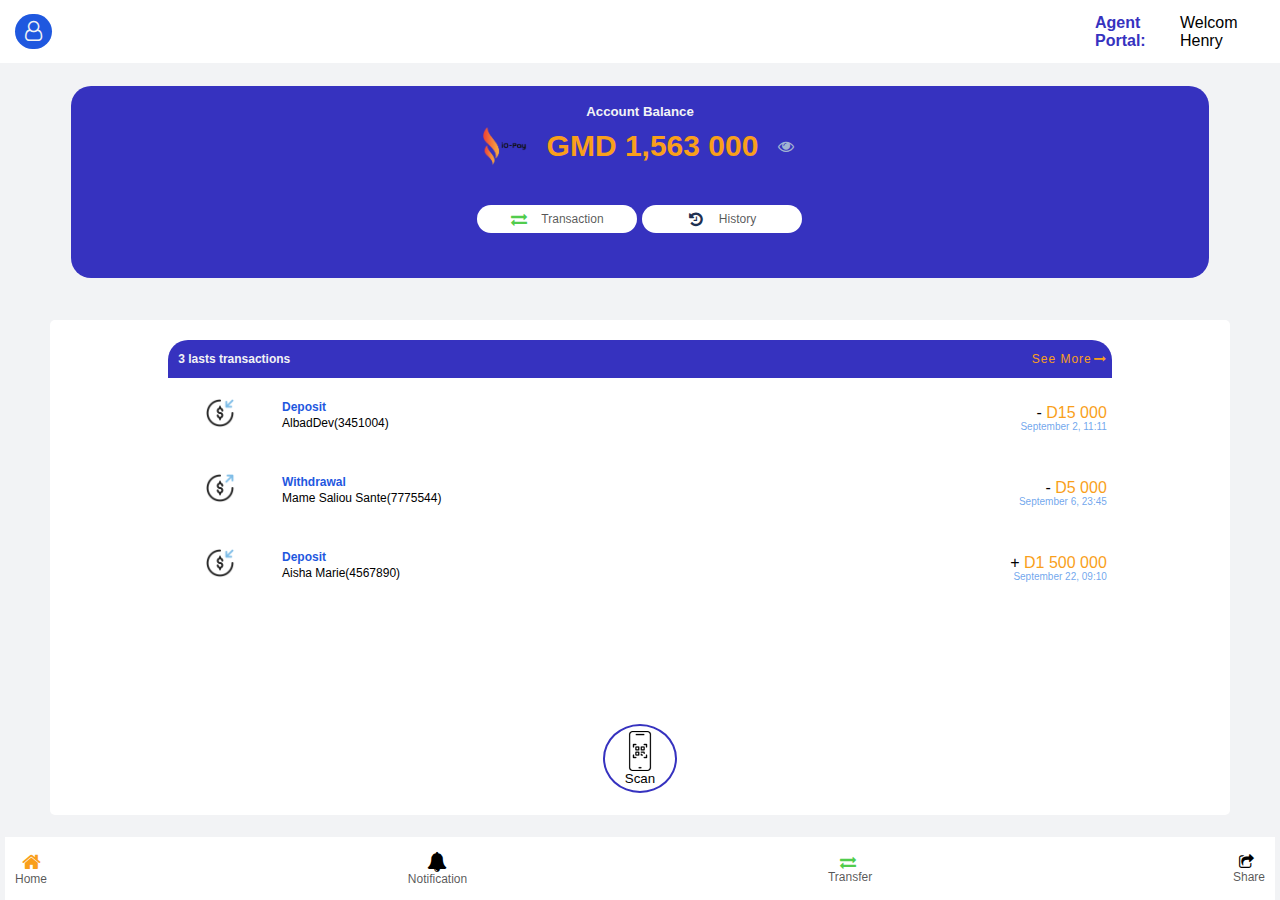
==== index.html @ f49ce2e8 "New: Initial commit" ====
<!DOCTYPE html>
<html lang="en">

<head>
    <meta charset="UTF-8">
    <meta http-equiv="X-UA-Compatible" content="IE=edge">
    <meta name="viewport" content="width=device-width, initial-scale=1.0">
    <title>iO-Pay</title>
    <link rel="stylesheet" href="./styles.css" />
    <link href="https://fonts.cdnfonts.com/css/gill-sans-std" rel="stylesheet">
    <link rel="stylesheet" href="https://cdnjs.cloudflare.com/ajax/libs/font-awesome/4.7.0/css/font-awesome.min.css">
    <!-- <link rel="stylesheet" href="https://fonts.googleapis.com/css2?family=Roboto:wght@400;700&display=swap"> -->

</head>


<body class="body">
    <div class="navbar">
        <div class="profileImg">
            <a href="/login.html" class="linkIcon">
                <i class="fa fa-user-o" aria-hidden="true" style="font-size: 20px;"></i>
                <!-- <i class="fa fa-user-o" aria-hidden="true" style="color: aliceblue;"></i> -->
            </a>
        </div>
        <!-- <div class="iopayIcon">
            <img src="./images/iopayicon.png" alt="recieveIcon" width="45px" height="40px">
        </div> -->
        <div class="navLink">
            <span class="title"> Agent Portal:</span>
            <span class="name">Welcom Henry</span>
        </div>
    </div>


    <div class="homeArticle">


        <div class="head">
            <div class="soldContainer">
                <h5 class="soldeTitle">Account Balance</h5>
                <div class="mySold">
                     <img src="./images/iopayicon.png" alt="recieveIcon" width="45px" height="40px">
                     <!-- <img src="./images/dollar.png" alt="recieveIcon" width="40px" height="30px"> -->
                     <p class="solodNumber">GMD 1,563 000</p>
                     <i class="fa fa-eye" aria-hidden="true" style="width: 20px;"></i>
                </div>
            </div>

           

            <div class="secondNavContainer">
                <div class="item">
                    <a href="/transfer.html" class="aLinkHead">
                        <i class="fa fa-exchange" aria-hidden="true" style="width: 20px;"></i>
                        <span class="footerLabel">Transaction</span>
                    </a>
                    <a href="/history.html" class="aLinkHead">

                        <i class="fa fa-history" aria-hidden="true" style="width: 20px;"></i>
                        <span class="footerLabel">History</span>
                    </a>
                </div>

            </div>
        </div>


        <div class="bodyPage">
            <div class="lastBill" id="lastBillHome">
                <div class="headerbill">
                    <p class="textHeadBill">3 lasts transactions</p>
                    <span class="seePlus"><a href="/history.html"
                        style="display: flex;justify-content: center;align-items: center;color:inherit">See More <i style="margin-left: 2px;" class="fa fa-long-arrow-right" aria-hidden="true"></i></a></span>
                </div>
                <div class="bodyBill"> 
                    <div class="billInfo">
                        <div class="first">
                            <div class="iconContainer">
                                <div class="sendContainer">
                                    <img src="./images/receive-money.png" alt="recieveIcon" width="30px" height="30px">
                                </div>
                            </div>
                            <div class="recieverNameContainer">
                                <span class="type" style="color:#1f58df;">Deposit</span>
                                <div class="infoUser">
                                    <span class="receiverName">AlbadDev</span>
                                    <span class="number">(3451004)</span>   
                                </div>
                                
                            </div>
                        </div>
                        <div class="moneyDetail">
                            <span class="sendAmount">- <span class="money">D15 000</span></span>
                            <p class="dateTransfert" > September 2, 11:11</p>
                        </div>
                    </div>

                    <div class="billInfo">
                        <div class="first">
                            <div class="iconContainer">
                                <div class="sendContainer">
                                    <img src="./images/send-money.png" alt="recieveIcon" width="30px" height="30px">
                                </div>
                            </div>
                            <div class="recieverNameContainer">
                                <span class="type" style="color:#1f58df;">Withdrawal</span>
                                <div class="infoUser">
                                    <span class="receiverName">Mame Saliou Sante</span>
                                    <span class="number">(7775544)</span>
                                </div>
                                
                            </div>
                        </div>
                        <div class="moneyDetail">
                            <span class="sendAmount">- <span class="money">D5 000</span></span>
                            <p class="dateTransfert"> September 6, 23:45</p>
                        </div>
                    </div>

                    <div class="billInfo">
                        <div class="first">
                            <div class="iconContainer">
                                <div class="recieveContainer">
                                    <img src="./images/receive-money.png" alt="recieveIcon" width="30px" height="30px">
                                </div>
                            </div>
                            <div class="recieverNameContainer">
                                <span class="type" style="color:#1f58df;">Deposit</span>
                                <div class="infoUser">
                                    <span class="receiverName">Aisha Marie</span>
                                    <span class="number"> (4567890)</span>
                                </div>
                             
                            </div>
                        </div>
                        <div class="moneyDetail">
                            <span class="sendAmount">+ <span class="money">D1 500 000</span></span>
                            <p class="dateTransfert"> September 22, 09:10</p>
                        </div>
                    </div>



                </div>

                <div class="opencAMcONTAINER">
                    <button onclick="" class="scanBtn">
                        <img class="scanImg" src="./images/qr-code-scan.png" alt="recieveIcon" width="40px" height="40px">
                        <span>Scan</span>
                    </button>
                    
                </div>
            </div>
        </div>


    </div>

    <footer class="footer">
        <div class="footerLink">
            <ul class="footerItem">

                <li class="footerList" style="margin-left: -30px;">
                    <a href="/" class="footerList">
                        <i class="fa fa-home" aria-hidden="true" style="font-size: 20px;"></i>
                        <span class="footerLabel">Home</span>
                    </a>
                </li>

                <li class="footerList">
                    <a href="/scanToPay.html" class="footerList">
                        <i class="fa fa-bell" aria-hidden="true" style="font-size: 20px;"></i>
                        <span class="footerLabel">Notification</span>
                    </a>
                </li>
                <li class="footerList">
                    <a href="/transfer.html" class="footerList">
                        <i class="fa fa-exchange" aria-hidden="true" style="width: 20px;"></i>
                        <span class="footerLabel">Transfer</span>
                    </a>
                </li>
                <li class="footerList" style="margin-right: 10px;">
                    <i class="fa fa-share-square-o" aria-hidden="true" style="width: 20px;"></i>
                    <span class="footerLabel">Share</span>
                </li>
            </ul>
        </div>
    </footer>
</body>


</html>
---- styles.css ----
.body {
  display: flex;
  flex-direction: column;
  align-items: center;
  box-sizing: border-box;
  margin: 0;
  height: 100vh;
  /* border: 5px solid red; */
  background-color: #f2f3f5;
  font-family: 'Gill Sans', 'Gill Sans MT', Calibri, 'Trebuchet MS', sans-serif;
  overflow: hidden;
}
/* style navbar start here */

.navbar {
  width: 100%;
    height: 7vh;
    display: flex;
    justify-content: space-between;
    align-items: center;
    background-color: #fff;
    /* top: 0; */
    /* position: fixed; */
    /* border: 1px solid rgb(255, 0, 72); */
    /* margin-bottom: 100px; */
    left: 5px;
    right: 5px;
    overflow: hidden;
}
.profileImg {
  display: flex;
  justify-content: center;
  align-items: center;
  height: 30px;
  color: aliceblue;
  margin-left: 15px;
  
}
.linkIcon {
  padding: 7px 10px;
  border-radius: 20px;
  background-color: #1f58df;
  color: #f2f3f5;
}
.userIcon {
  border:1px solid #0a0a0a;
  border-radius: 20px;
  padding: 5px;
}
.iopayIcon {
  display: flex;
  align-items: center;
  justify-content: center;
  width: 40%;
  /* border: 1px solid red; */
}
.navLink {
    display: flex;
    justify-content: center;
    align-items: center;
    height: 50px;
    /* border: 1px solid red; */
}
.title {
  color: #3632bf;
  font-weight: 600;
  width: 100px;
  margin-right: 10px;
}
.name {
  width: 100px;
  margin-left: -25px;
}
.itemContainer {
    display: flex;
    justify-content: center;
    align-items: center;
    gap: 25px;
    margin-right: 10px;
    height: 50px;
}

.navList{
    list-style: none;
   
}
a {
 text-decoration: none;
}

/* style navbar end here */

/* style body start here */

.homeArticle {
    display: flex;
    flex-direction: column;
    justify-content: space-around;
    align-items: center;
    margin-top: 2.5px;
    width: 97%; 
    height: 85vh;
    /* border: 1px solid blue; */
    /* z-index: 1; */
}
/* ...........BLUE COMPONENT STYLE START HERE..... */
.head {
    display: flex;
    flex-direction: column;
    justify-content: center;
    align-items: center;
    background-color:  #3632bf;
    /* border: 1px solid blue; */
    border-radius: 20px;
    border: none;
    color: #fff;
    width: 90%;
    height: 20vh;
    overflow: hidden;
    z-index: 1;
    padding: 6px 10px;
    /* border: 2px solid red; */
    /* margin-top: -17px; */
}
.soldContainer {
  display: flex;
  flex-direction: column;
  justify-content: center;
  align-items: center;
  height: 10vh;
  /* background-color: #f1f3f5; */
  border-bottom-left-radius: 20px;
  border-bottom-right-radius: 20px;
  margin-top: -5px;
}
.soldeTitle {
  color: #f2f3f5;
  /* color: #1f58df; */
  /* border: 1px solid red; */
  /* margin-top: 10px; */
}
.mySold {
    display: flex;
    justify-content: center;
    align-items: center;
    gap: 20px;
    height: 50px;
    /* border: 1px solid rgb(156, 156, 190); */
    padding: 0px 10px;
    margin-top: -20px;
    margin-bottom: 5px;
}
/* .soldeTitle {
    display: flex;
    justify-content: center;
    align-items: center;
    height: 5vh;
    color: rgb(161, 179, 210);
  } */
  .fa-eye {
    color: rgb(161, 179, 210);
  }
  .solodNumber {
    color:#f99f1b;
    font-weight: 600;
    font-size: 30px;
   
  
  }
  .miseAjour {
   font-size: 12px;
   margin-top: -5px;
  }
  .cardImg {
    display: flex;
    justify-content: center;
    align-items: center;
  
  }
  .fa-credit-card {
    color: rgb(161, 179, 210);
  }
.myAccount {
    color: #1f58df;
    font-size: 24px;
}
.footerLabel {
  font-size: 12px;
  color: #000000ab;
}
.fa-exchange {
  color: #51cc4d;
}
.fa-money {
  color: #2a85e5;
}
.fa-history {
  color:rgb(30, 48, 80) ;
}
/* .soldContainer {
    display: flex;
    flex-direction: column;
 
    align-items: center; 
    width: 100%;
    height: 150px;
    color: #fff;
    padding: 10px;
    border-radius: 20px;
    border: none;
    background-color:  #3632bf;
 
} */
.secondNavContainer {
    height: 10vh;
    /* border: 1px solid rgb(156, 156, 190); */
    /* padding: 10px; */
}

.item {
    display: flex;
    justify-content: space-between;
    gap: 5px;
    align-items: center;
    height: 100%;
    width: 100%;
    padding-left:0;
  
  }

  .aLinkHead {
    display: flex;
    justify-content: space-between;
    align-items: center;
    background-color: #fff;
    padding: 5px 30px;
    gap: 10px;
    /* border: 1px solid blue; */
    /* width: 100%; */
    border-radius: 20px;
    border: none;
  }
  .footerLabel {
    font-size: 12px;
    color: #000000ab;
  }
  .fa-address-card {
    color: #f99f1b;
  }
  .fa-money {
    color: #2a85e5;
  }
  .fa-history {
    color:rgb(30, 48, 80) ;
  }
/* ............BLUE COMPONENT STYLE END HERE ...........*/

/* ............LAST 3 BILLS STYLE START HERE.............. */
/* .............BODY HISTORY TRANSACTIONS.............. */
.bodyPage {
    display: flex;
    flex-direction: column;
    justify-content: flex-start;
    align-items: center; 
    /* border: 1px solid blue; */
    background-color: #fff;
    width: 95%;
    height: 55vh;
    margin-top: 10px;
    border-radius: 5px;
    overflow: hidden;
}
.lastBill {
  display: flex;
  flex-direction: column;
  width: 98%;
  height: 55vh;
  /* border: 1px solid rgb(255, 0, 47); */
} 
.headerbill {
    display: flex;
    /* justify-content: space-between; */
    /* align-items: center; */
    width: 100%;
    height: 5vh;
    margin-bottom: 10px;
    background-color: #3632bf;
    border-top-left-radius: 20px;
    border-top-right-radius: 20px;
    color: #f2f3f5;
    /* border-bottom: 1px solid rgba(128, 128, 128, 0.177); */
    /* border: 1px solid blue; */
}
.textHeadBill {
    width: 100%;
    padding-left: 10px;
}
.textHeadBill {
    font-weight: 600;
    font-size: 12px;
  }
  .seePlus {
    display: flex;
    justify-content: flex-end;
    margin-right: 5px;
    align-items: center;
    width: 100px;
    font-size: 12px;
    color: #f99f1b;
    text-decoration: none;
    letter-spacing: 1px;
    cursor: pointer;
    gap: 2px;
  }

  .bodyBill {
    display: flex;
    flex-direction: column;
    height: 40vh;
    margin-top: -10px;
  }
  .billInfo {
    display: flex;
    justify-content: space-between;
    align-items: center;
    padding: 15px 0px;
    width: 100%;
    /* border: 2px solid rgb(43, 158, 152); */
    
  }
  .first {
    display: flex;
    justify-content:flex-start ;
    align-items: center;
    width: 55%;
    padding-left: 5px;
    /* border: 5px solid rgba(128, 128, 128, 0.147); */
  }
  .recieverNameContainer {
    display: flex;
    flex-direction: column;
    justify-content: center;
    /* width: 40%; */
    height: 40px;
    padding-left: 10px;
    /* border: 5px solid rgba(128, 128, 128, 0.147); */
  }
  .type {
    font-size: 12px;
    font-weight: bold;
    margin-bottom: 2px;
  }
  .infoUser {
    display: flex;
    flex-wrap: wrap;
  }
  .number {
    font-size: 12px;
  }
  .receiverName {
    cursor: pointer;
    font-size: 12px;
  }
  .moneyDetail {
    display: flex;
    flex-direction: column;
    justify-content: center;
    align-items: flex-end;
    height: 30px;
    padding-top: 15px;
    padding-right: 5px;
    /* border: 1px solid rgba(128, 128, 128, 0.147); */
    width: 40%;
  }
  .money {
    color: #f99f1b;
  }
  .dateTransfert {
    font-size: 10px;
    color: #2779e4ac;
    margin-top: -1px;
  }
  .botton {
    display: flex;
    justify-content: center;
    align-items: center;
  }
  .fa-user-circle-o {
    color: #1f58df;
  }
  .fa-arrow-right {
    font-size: 14px;
    
  }
  .fa-money {
    color: #1f961c;
  }
  .iconForTransfert {
    margin-right: 2px;
  }
  .iconContainer {
    display: flex;
    justify-content: center;
    align-items: center;
    /* border: 1px solid rgba(128, 128, 128, 0.147); */
    border-radius: 20px;
    width: 20%;
    height: 40px;
    margin-left: -5px;
    /* gap: 2px; */
    
  }
  .botton {
    color: #1f58df;
  }

  .opencAMcONTAINER {
    display: flex;
    justify-content: center;
    align-items: center;
    width: 100%;
    height: 20vh;
    background-color: transparent !important;
    /* border: 1px solid rgba(128, 128, 128, 0.147); */
  }
  .scanBtn {
    display: flex;
    flex-direction: column;
    justify-content: center;
    align-items: center;
    border: 2px solid #3632bf;
    border-radius: 50%;
    padding: 5px 15px;
    background-color: transparent !important;
    cursor: pointer;
  }
  button {
    border: 5px solid gray;
  }

/* style footer end here */

/* style footer end here */

/* style footer start here */

.footer {
    display: flex;
    justify-content: center;
    align-items: center;
    background-color: #fff;
    height: 7vh;
    bottom: 0;
    position: fixed;
    left: 5px;
    right: 5px;
}
.footerLink {
    display: flex;
    justify-content: center;
    align-items: center;
    width: 100%;
    height: 50px;
}
.footerItem {
    display: flex;
    justify-content: space-between;
    align-items: center;
    width: 100%;
    padding-left: -50px ;
}
.footerList {
    display: flex;
    flex-direction: column;
    justify-content: center;
    align-items: center;
    list-style: none;
    color: black;
    text-decoration: none;
}
.fa-home {
    color: #f99f1b;
  }
  .iconMoney {
    color: #000;
  }
/* style footer end here */


/* ............................................ */
/* ..............MEDIA QUERY FOR SMALL DEVICES.... */

@media (min-width: 0px) and (max-width: 320px) {
  .title {
    font-size: 12px;
    width: 100px;
    margin-left: -15px ;
  }
  .name {
    font-size: 12px;
    width: 100px;
    margin-left: -25px;
  }
    /* .......BLUE CONTAINER START..... */
    .secondNavContainer {
        margin-bottom: 10px;
    }
    .solodNumber {
        color:#f99f1b;
        font-weight: 600;
        font-size: 20px;
    }
    /* .soldeTitle {
        margin-top: -5px;
        
    } */
    .aLinkHead {
        display: flex;
        justify-content: center;
        align-items: center;
        padding: 0px 10px;
        width: 110px;
    }
    .bodyPage {
        /* height: 55vh; */
        /* margin-top: 20px; */
        padding: 0px 10px;
    }
    .billInfo {
        padding: 5px 0px;
    }
    .textHeadBill {
        font-size: 10px;
    }
    .moneyDetail {
        margin-right: 10px;
    }
   
    /* .......BLUE CONTAINER END..... */
}

@media (min-width: 323px) and (max-width: 359px) {
  /* .bodyContainer {
      height: 80vh;
      width: 97%;
  } */
  .head {
    width: 89%;
    height: 150px;
  }
  /* .......BLUE CONTAINER START..... */
  .solodNumber {
      color:#f99f1b;
      font-weight: 600;
      font-size: 19px;
      
  }
  /* .soldeTitle {
      margin-top: -5px;
  } */
  .aLinkHead {
      display: flex;
      justify-content: center;
      align-items: center;
      padding: 6px 20px;
      width: 110px;
  }
  /*.bodyPage {
       height: 45vh;
      margin-top: 15px; */
      /* padding-right: 10px; */
      /* border: 2px solid red; 
  }*/
  .footer {
     
      margin-top: 10px;
     
  }
  /* .......BLUE CONTAINER END..... */
}





@media (min-width: 359px) and (max-width: 425px) {
  .title {
    color: #3632bf;
    font-size: 14px;
    font-weight: 600;
    width: 100px;
    margin-right: 10px;
  }
  .name {
    font-size: 14px;
    width: 100px;
    margin-left: -25px;
  }
  .billInfo {
    justify-content: center;
    margin-top: 20px;
    /* border: 2px solid red; */
    margin-bottom: -20px;
  }
  .first {
    width: 40%;
    display: flex;
    /* border: 2px solid red; */
  }
  .moneyDetail {
    width:  40%;
    /* border: 2px solid red; */
  }
    .head {
      width: 90%;
      height: 150px;
    }
    /* .......BLUE CONTAINER START..... */
    .solodNumber {
        color:#f99f1b;
        font-weight: 600;
        font-size: 19px;
        
    }
    /* .soldeTitle {
        margin-top: -5px;
    } */
    .aLinkHead {
        display: flex;
        justify-content: center;
        align-items: center;
        padding: 6px 20px;
        width: 100px;
    }
   /* .bodyPage {
         height: 50vh;
        margin-top: 15px; 
        padding-right: 10px;
    }*/
    .footer {
        margin-top: 10px;
       
    }
    /* .......BLUE CONTAINER END..... */
}

@media (min-width: 360px) and (max-height: 570px) {
  .head {
    display: flex;
    flex-direction: column;
    justify-content: center;
    align-items: center;
    background-color:  #3632bf;
    border-radius: 20px;
    border: none;
    color: #fff;
    width: 90%;
    height: 10vh;
    overflow: hidden;
    z-index: 1;
    padding: 2px 10px;
}
.secondNavContainer {
  margin-top: 20px;
}

 .bodyPage {
  margin-top: -110px;
  margin-bottom: -50px;
 }
 .headerbill {
  display: flex;
  justify-content: center;
  align-items: center;
  width: 100%;
 }
 .textHeadBill {
  width: 60%;
 }
 .seePlus {
  width: 40%;
 }

  .billInfo {
    padding: 5px 0px;
  }
  .head {
    margin-top: -50px;
  }

  .footer {
      /* height: 50px; */
      margin-top: 10px;
  }
  /* .......BLUE CONTAINER END..... */
}

@media (min-width: 340px) and (max-width: 459px) and (max-height: 680px) {

  .head {
    width: 88.5%;
    height: 150px;
    margin-left: 2px;
    /* margin-top: -5px; */
  }
  /* .......BLUE CONTAINER START..... */
  .solodNumber {
      color:#f99f1b;
      font-weight: 600;
      font-size: 19px;
  }
  /* .soldeTitle {
      margin-top: -5px;
  } */
  .aLinkHead {
      display: flex;
      justify-content: center;
      align-items: center;
      padding: 6px 20px;
      width: 100px;
  }
  /*.bodyPage {
       height: 43.5vh;
      margin-top: 15px; 
      padding-right: 10px;
      padding-bottom: 10px;
      overflow: auto;
      /* border: 2px solid red; 
      
  }*/
  .transfertContainer {
    height: 45vh;
    width: 100%;
    /* padding-top: 20px; */
    margin-left: 7px;
  }
  .transterFormContainer {
    width: 100%;
  }
  .inputContainer {
    display: flex;
    justify-content: space-between;
    align-items: center;
    height: 40px;
    /* border: 1px solid red; */
    width: 100%;
    margin-bottom: 10px;
}
.labelContainer {
    display: flex;
    justify-content: flex-start;
    align-items: center;
    border: 1px solid #aca3be24; 
    height: 100%;
   padding-left: 4px;
    width: 40%;
}
.labelText {
    font-size: 13px;
}
.inputField {
    height: 100%;
    width: 65%;
    text-align: center;
    border: none;
    background-color:#aca3be24 ;
}
  .footer {
      /* height: 50px; */
      margin-top: 10px;
      /* border: 2px solid red; */
  }
  /* .......BLUE CONTAINER END..... */
}









/* ...............STYLE FOR TABLET SCREEN........... */
@media (min-width: 712px) and (max-width: 1024px) {
  .navLink {
    display: flex;
    justify-content: center;
    align-items: center;
    width: 40%;

  }
  .title {
    /* border: 1px solid red; */
    font-size: 18px;
    font-weight: 600;
    width: 150px;
  }
  .name {
    font-size: 18px;
    width: 150px;

    /* border: 1px solid red; */
  }
  .billInfo {
    display: flex;
    justify-content: center;
    margin-top: 20px;
  }
  .first {
    width: 30%;
    display: flex;
    /* border: 2px solid red; */
  }
  .moneyDetail {
    width:  30%;
    /* border: 2px solid red; */
  }
  /* .......BLUE CONTAINER START..... */
  .solodNumber {
      color:#f99f1b;
      font-weight: 600;
      font-size: 19px;
      
  }
  /* .soldeTitle {
      margin-top: -5px;
  } */
  .aLinkHead {
      display: flex;
      justify-content: center;
      align-items: center;
      padding: 6px 20px;
      width: 120px;
  }
  /*.bodyPage {
       height: 50vh;
      margin-top: 15px; 
      padding-right: 10px;
  }*/
  .footer {
      /* height: 50px; */
      margin-top: 10px;
     
  }
  /* .......BLUE CONTAINER END..... */
}

/* ...............STYLE FOR laptop DEVICES.......... */

@media (min-width: 1024px) and (max-width: 5023px) {

  /* .bodyContainer {
      height: 90vh;
      margin: 20px auto;
      width: 700px;
  } */
  .head {
    margin-top: 4px;
  }
  /* .......BLUE CONTAINER START..... */
  .soldContainer {
    margin-top: -15px;
  }
  .solodNumber {
      color:#f99f1b;
      font-weight: 600;
      font-size: 30px;
      
  }
  /* .soldeTitle {
      margin-top: -5px;
      
  } */
  .aLinkHead {
      display: flex;
      justify-content: center;
      align-items: center;
      padding: 6px 20px;
      width: 120px;
  }
  /* .bodyPage {
      height: 50vh;
      margin-top: 15px; 
      padding-right: 10px;
      width: 91.5%;
  }*/
  .lastBill {
    margin-top: 20px;
    width: 80%;
  }
  .footer {
      /* height: 50px; */
      margin-top: 10px;
     
  }
  /* .......BLUE CONTAINER END..... */
}
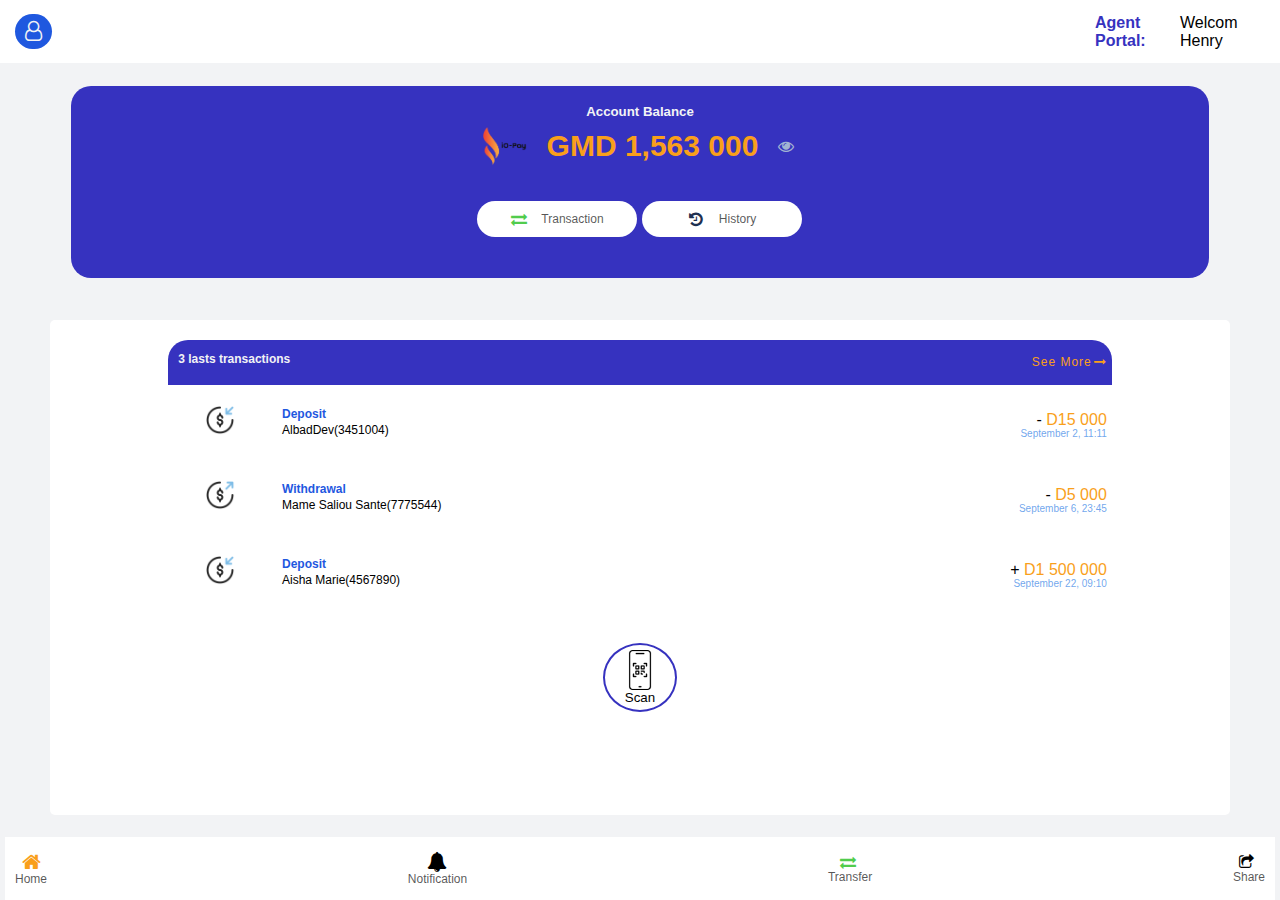
==== commit d757ea49: "Update" ====
--- a/index.html
+++ b/index.html
@@ -139,17 +139,17 @@
                         </div>
                     </div>
 
-
+                    <div class="opencAMcONTAINER">
+                        <button onclick="" class="scanBtn">
+                            <img class="scanImg" src="./images/qr-code-scan.png" alt="recieveIcon" width="40px" height="40px">
+                            <span>Scan</span>
+                        </button>
+                        
+                    </div>
 
                 </div>
 
-                <div class="opencAMcONTAINER">
-                    <button onclick="" class="scanBtn">
-                        <img class="scanImg" src="./images/qr-code-scan.png" alt="recieveIcon" width="40px" height="40px">
-                        <span>Scan</span>
-                    </button>
-                    
-                </div>
+                
             </div>
         </div>
 
--- a/styles.css
+++ b/styles.css
@@ -505,6 +505,9 @@
     .secondNavContainer {
         margin-bottom: 10px;
     }
+    .soldeTitle {
+      margin-top: 30px;
+    }
     .solodNumber {
         color:#f99f1b;
         font-weight: 600;
@@ -518,8 +521,9 @@
         display: flex;
         justify-content: center;
         align-items: center;
-        padding: 0px 10px;
+        padding: 10px 10px;
         width: 110px;
+        margin-top: 15px;
     }
     .bodyPage {
         /* height: 55vh; */
@@ -629,7 +633,7 @@
         display: flex;
         justify-content: center;
         align-items: center;
-        padding: 6px 20px;
+        padding: 10px 20px;
         width: 100px;
     }
    /* .bodyPage {
@@ -716,7 +720,7 @@
       display: flex;
       justify-content: center;
       align-items: center;
-      padding: 6px 20px;
+      padding: 10px 20px;
       width: 100px;
   }
   /*.bodyPage {
@@ -782,13 +786,13 @@
 
 
 /* ...............STYLE FOR TABLET SCREEN........... */
-@media (min-width: 712px) and (max-width: 1024px) {
+@media (min-width: 600px) and (max-width: 1024px) {
   .navLink {
     display: flex;
     justify-content: center;
     align-items: center;
     width: 40%;
-
+    margin-right: 15px;
   }
   .title {
     /* border: 1px solid red; */
@@ -830,7 +834,7 @@
       display: flex;
       justify-content: center;
       align-items: center;
-      padding: 6px 20px;
+      padding: 10px 20px;
       width: 120px;
   }
   /*.bodyPage {
@@ -876,7 +880,7 @@
       display: flex;
       justify-content: center;
       align-items: center;
-      padding: 6px 20px;
+      padding: 10px 20px;
       width: 120px;
   }
   /* .bodyPage {
@@ -889,6 +893,13 @@
     margin-top: 20px;
     width: 80%;
   }
+  .bodyBill {
+    overflow: auto;
+  }
+  .billInfo {
+    /* border: 1px solid red; */
+    max-height: 50px;
+  }
   .footer {
       /* height: 50px; */
       margin-top: 10px;
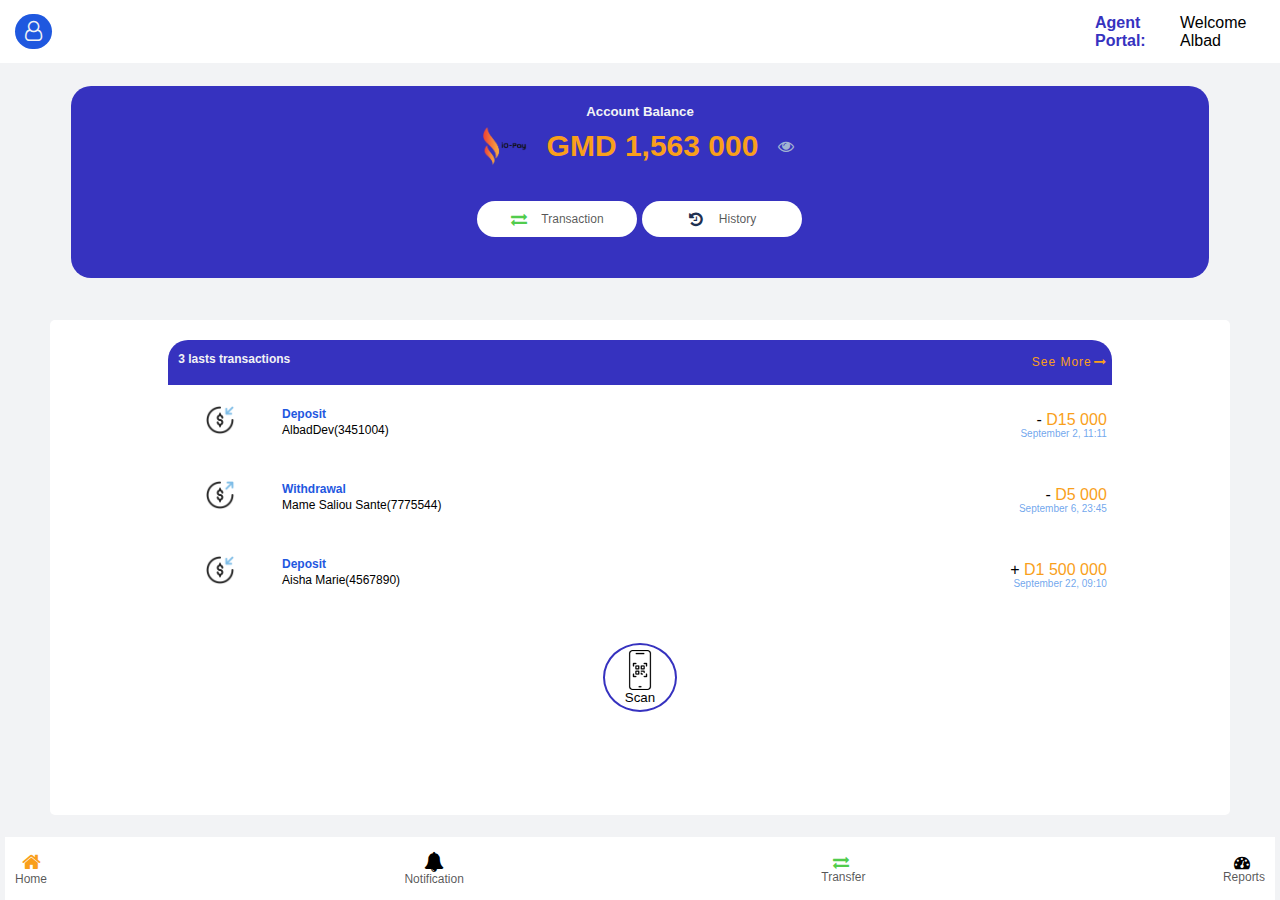
==== commit dedf8ec3: "Update: add report commission detail" ====
--- a/index.html
+++ b/index.html
@@ -27,7 +27,7 @@
         </div> -->
         <div class="navLink">
             <span class="title"> Agent Portal:</span>
-            <span class="name">Welcom Henry</span>
+            <span class="name">Welcome Albad</span>
         </div>
     </div>
 
@@ -161,7 +161,7 @@
             <ul class="footerItem">
 
                 <li class="footerList" style="margin-left: -30px;">
-                    <a href="/" class="footerList">
+                    <a href="#" class="footerList">
                         <i class="fa fa-home" aria-hidden="true" style="font-size: 20px;"></i>
                         <span class="footerLabel">Home</span>
                     </a>
@@ -180,8 +180,10 @@
                     </a>
                 </li>
                 <li class="footerList" style="margin-right: 10px;">
-                    <i class="fa fa-share-square-o" aria-hidden="true" style="width: 20px;"></i>
-                    <span class="footerLabel">Share</span>
+                    <a href="/reports.html" class="footerList">
+                        <i class="fa fa-tachometer" aria-hidden="true" style="width: 20px;"></i>
+                        <span class="footerLabel">Reports</span>
+                    </a>
                 </li>
             </ul>
         </div>
--- a/styles.css
+++ b/styles.css
@@ -233,7 +233,7 @@
     justify-content: space-between;
     align-items: center;
     background-color: #fff;
-    padding: 5px 30px;
+    padding: 10px 30px;
     gap: 10px;
     /* border: 1px solid blue; */
     /* width: 100%; */
@@ -636,6 +636,9 @@
         padding: 10px 20px;
         width: 100px;
     }
+    .opencAMcONTAINER {
+      margin-top: 20px;
+    }
    /* .bodyPage {
          height: 50vh;
         margin-top: 15px; 
@@ -643,7 +646,6 @@
     }*/
     .footer {
         margin-top: 10px;
-       
     }
     /* .......BLUE CONTAINER END..... */
 }
@@ -693,7 +695,6 @@
   }
 
   .footer {
-      /* height: 50px; */
       margin-top: 10px;
   }
   /* .......BLUE CONTAINER END..... */
@@ -713,15 +714,29 @@
       font-weight: 600;
       font-size: 19px;
   }
-  /* .soldeTitle {
-      margin-top: -5px;
-  } */
+  .soldeTitle {
+      margin-left: 10px;
+  }
+  .solodNumber {
+    margin: 0px 20px;
+  }
+  .item {
+    display: flex;
+    justify-content: space-around;
+    align-items: center;
+    gap: 10px;
+    margin-top: 10px;
+  }
   .aLinkHead {
       display: flex;
       justify-content: center;
       align-items: center;
       padding: 10px 20px;
-      width: 100px;
+      margin-right: 10px;
+      width: 80px;
+  }
+  .seePlus {
+    width: 150px;
   }
   /*.bodyPage {
        height: 43.5vh;
@@ -770,9 +785,7 @@
     background-color:#aca3be24 ;
 }
   .footer {
-      /* height: 50px; */
       margin-top: 10px;
-      /* border: 2px solid red; */
   }
   /* .......BLUE CONTAINER END..... */
 }
